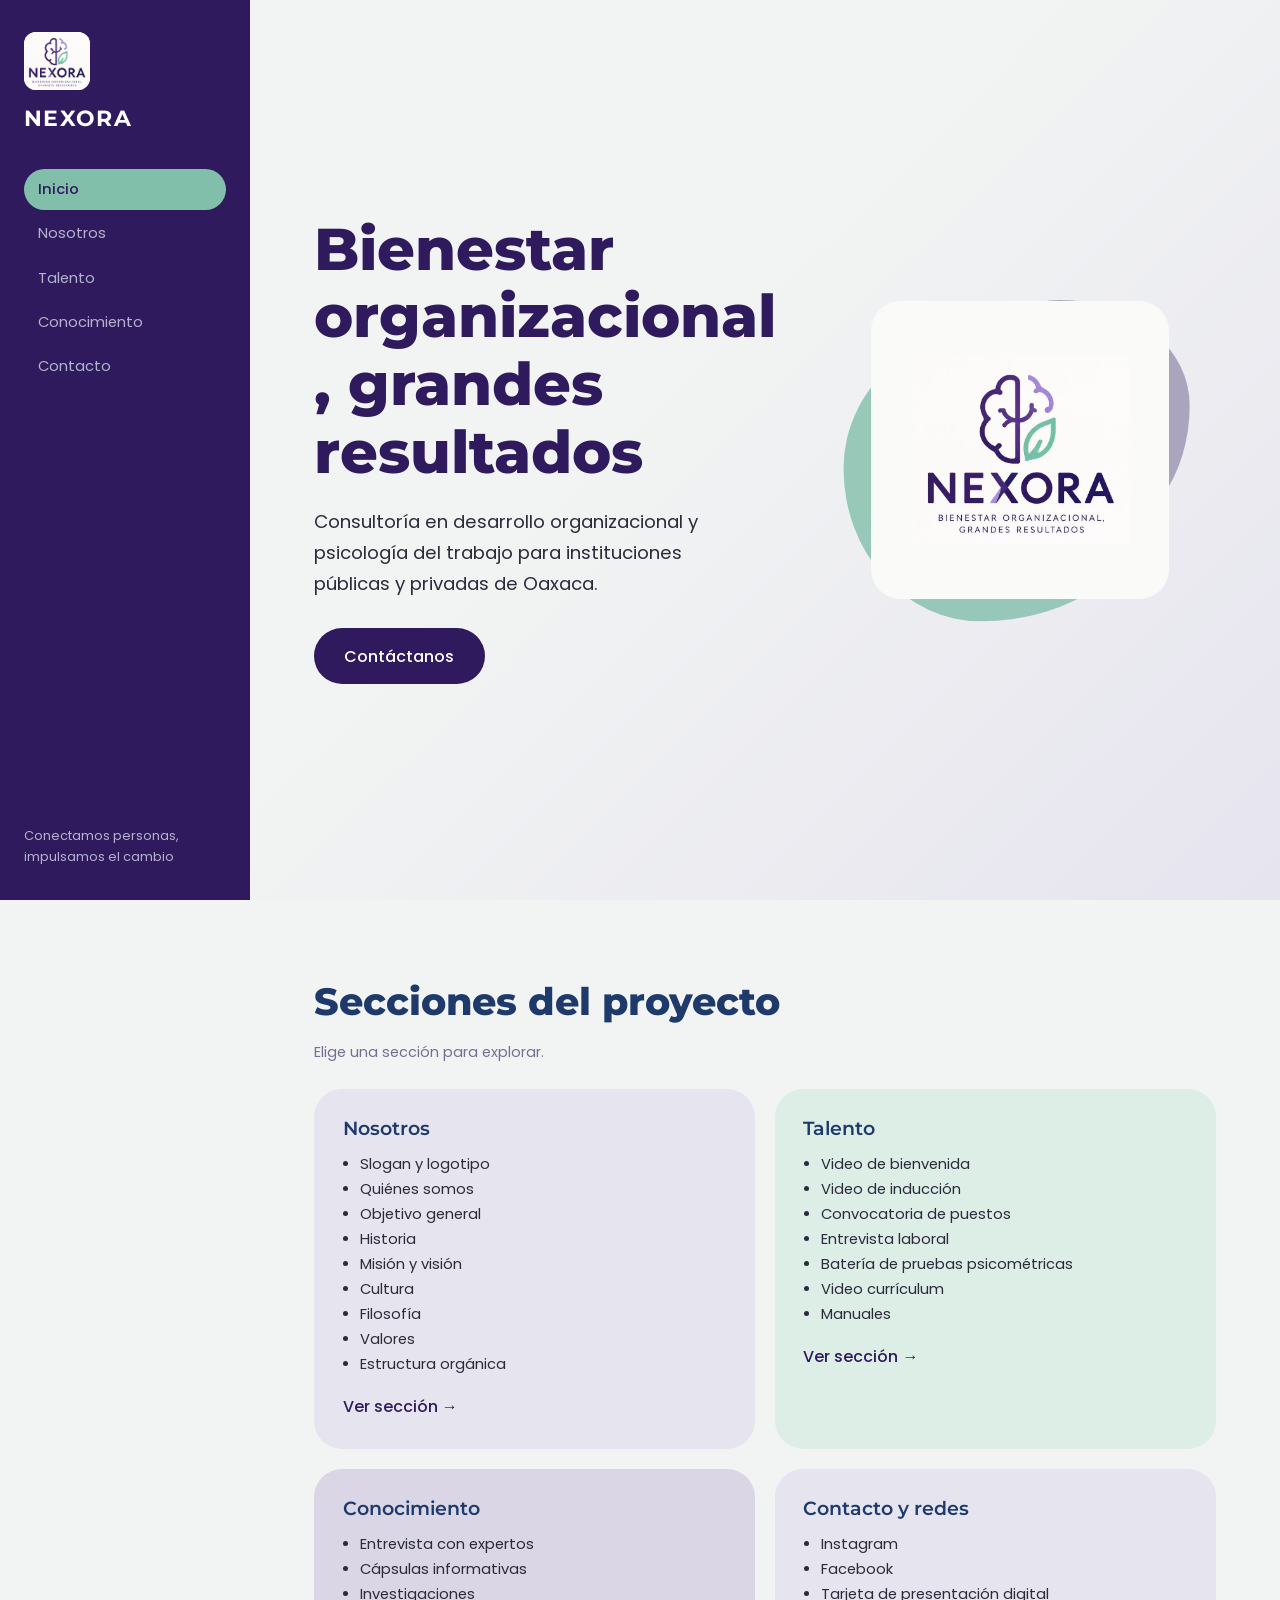
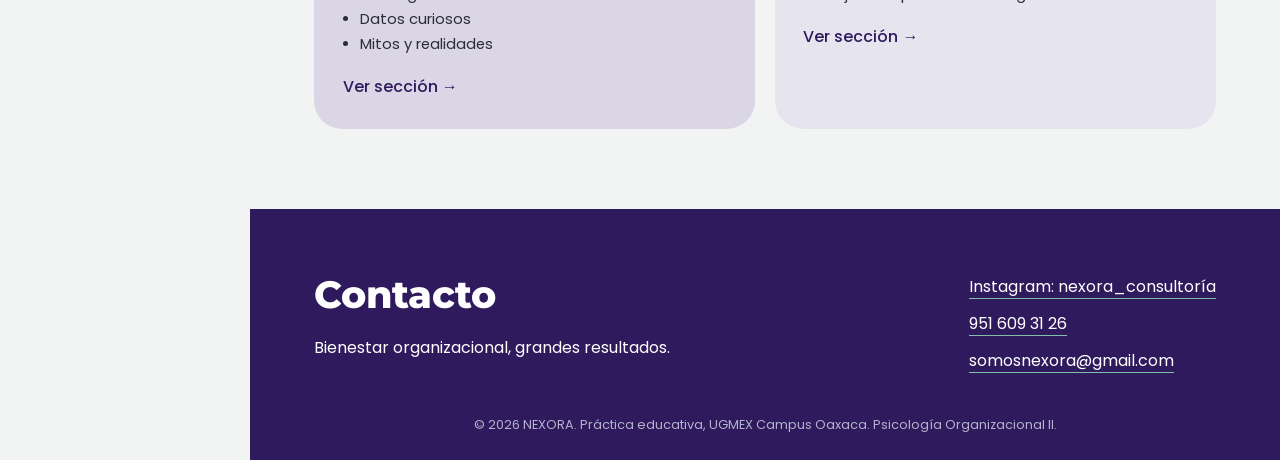
==== index.html @ 3bb0ae04 "Página NEXORA" ====
<!DOCTYPE html>
<html lang="es">
<head>
  <meta charset="UTF-8">
  <meta name="viewport" content="width=device-width, initial-scale=1, viewport-fit=cover">
  <meta name="theme-color" content="#2E1A5C">
  <title>Inicio | NEXORA</title>
  <meta name="description" content="NEXORA es una consultoría de desarrollo organizacional y psicología del trabajo en Oaxaca.">
  <link rel="preconnect" href="https://fonts.googleapis.com">
  <link rel="preconnect" href="https://fonts.gstatic.com" crossorigin>
  <link href="https://fonts.googleapis.com/css2?family=Montserrat:wght@400;600;800&family=Poppins:wght@400;500&display=swap" rel="stylesheet">
  <link rel="stylesheet" href="css/styles.css">
</head>
<body>
<aside class="side">
  <a class="brand" href="index.html"><img src="img/logo.png" alt="Logotipo de NEXORA"><b>NEXORA</b></a>
  <button class="menu-btn" aria-expanded="false" aria-controls="menu">Menú</button>
  <nav id="menu" class="menu"><a href="index.html" class="on">Inicio</a><a href="nosotros.html">Nosotros</a><a href="talento.html">Talento</a><a href="conocimiento.html">Conocimiento</a><a href="contacto.html">Contacto</a></nav>
  <p class="side-note">Conectamos personas, impulsamos el cambio</p>
</aside>
<main>


<section id="inicio" class="hero">
    <div class="hero-text">
      <h1>Bienestar organizacional, grandes resultados</h1>
      <p class="lead">Consultoría en desarrollo organizacional y psicología del trabajo para instituciones públicas y privadas de Oaxaca.</p>
      <a class="btn" href="contacto.html">Contáctanos</a>
    </div>
    <div class="hero-art">
      <span class="shape s1" aria-hidden="true"></span><span class="shape s2" aria-hidden="true"></span>
      <!-- IMAGEN: <img class="blob-img" src="img/hero.jpg" alt="..."> (si es el logo, usa class="blob-img logo") -->
      <img class="blob-img" src="img/hero.png" alt="Logotipo de NEXORA">
    </div>
  </section><section id="secciones" class="section"><h2>Secciones del proyecto</h2><p class="hint">Elige una sección para explorar.</p><div class="hub"><a class="hubc c1" href="nosotros.html"><h3>Nosotros</h3><ul><li>Slogan y logotipo</li><li>Quiénes somos</li><li>Objetivo general</li><li>Historia</li><li>Misión y visión</li><li>Cultura</li><li>Filosofía</li><li>Valores</li><li>Estructura orgánica</li></ul><span class="go">Ver sección →</span></a><a class="hubc c2" href="talento.html"><h3>Talento</h3><ul><li>Video de bienvenida</li><li>Video de inducción</li><li>Convocatoria de puestos</li><li>Entrevista laboral</li><li>Batería de pruebas psicométricas</li><li>Video currículum</li><li>Manuales</li></ul><span class="go">Ver sección →</span></a><a class="hubc c3" href="conocimiento.html"><h3>Conocimiento</h3><ul><li>Entrevista con expertos</li><li>Cápsulas informativas</li><li>Investigaciones</li><li>Datos curiosos</li><li>Mitos y realidades</li></ul><span class="go">Ver sección →</span></a><a class="hubc c1" href="contacto.html"><h3>Contacto y redes</h3><ul><li>Instagram</li><li>Facebook</li><li>Tarjeta de presentación digital</li></ul><span class="go">Ver sección →</span></a></div></section>
<footer class="foot">
  <div class="foot-grid">
    <div><h2>Contacto</h2><p>Bienestar organizacional, grandes resultados.</p></div>
    <ul>
      <li><a href="https://www.instagram.com/nexora_consultoria" target="_blank" rel="noopener">Instagram: nexora_consultoría</a></li>
      <li><a href="tel:+529516093126">951 609 31 26</a></li>
      <li><a href="mailto:somosnexora@gmail.com">somosnexora@gmail.com</a></li>
    </ul>
  </div>
  <p class="legal">© <span id="year">2026</span> NEXORA. Práctica educativa, UGMEX Campus Oaxaca. Psicología Organizacional II.</p>
</footer>
</main>
<script src="js/script.js"></script>
</body>
</html>
---- css/styles.css ----
:root{--ink:#2E1A5C;--plum:#766C94;--lilac:#B5B2CD;--mint:#82BFAA;--bg:#F2F4F3;--navy:#1E3A6B;--tint:#E6E4EF;--mint-t:#DDEEE7;--side:250px;
  /* margen lateral: crece con la pantalla y limita el contenido a ~1160px en monitores grandes */
  --pad:max(clamp(1.5rem,5vw,4.5rem),calc((100% - 1160px)/2))}
*{box-sizing:border-box;margin:0;padding:0}
html{scroll-behavior:smooth;scroll-padding-top:20px;-webkit-text-size-adjust:100%;text-size-adjust:100%}
@media (min-width:1700px){html{font-size:112.5%}}
body{font-family:'Poppins',sans-serif;background:var(--bg);color:#2b2b3a;line-height:1.7;overflow-wrap:break-word}
h1,h2,h3{font-family:'Montserrat',sans-serif;line-height:1.15;color:var(--navy)}
h2{font-size:clamp(1.7rem,3vw,2.5rem);font-weight:800;margin-bottom:1rem}
h3{font-size:1.2rem;font-weight:600}
p+p{margin-top:1rem}
a{color:inherit}
img{max-width:100%;height:auto;border-radius:28px}
:focus-visible{outline:3px solid var(--mint);outline-offset:3px}
.hint{color:var(--plum);font-size:.9rem;margin-bottom:1.5rem}
.hero>*,.split>*,.vcols>*,.branches>*,.flips>*{min-width:0}

/* Barra lateral (escritorio) */
.side{position:fixed;inset:0 auto 0 0;width:var(--side);background:var(--ink);color:#fff;padding:2rem 1.5rem;display:flex;flex-direction:column;gap:2rem;z-index:30;overflow-y:auto}
.brand{display:flex;flex-direction:column;gap:.6rem;text-decoration:none;font-family:'Montserrat',sans-serif;font-size:1.4rem;letter-spacing:.06em}
.logo-ph{display:grid;place-items:center;width:64px;height:64px;border:2px dashed var(--lilac);border-radius:18px;font-size:.7rem;color:var(--lilac);font-family:'Poppins',sans-serif;letter-spacing:0}
.brand{min-width:0}
.brand b{white-space:nowrap}
.brand img{display:block;align-self:flex-start;width:auto;height:clamp(44px,4.5vw,72px);max-width:100%;object-fit:contain;border-radius:12px;background:#fff}
.menu{display:flex;flex-direction:column;gap:.2rem}
.menu a{text-decoration:none;padding:.5rem .9rem;border-radius:999px;font-size:.92rem;color:var(--lilac);transition:background .25s,color .25s}
.menu a.on{background:var(--mint);color:var(--ink);font-weight:500}
.menu-btn{display:none}
.side-note{margin-top:auto;font-size:.8rem;color:var(--lilac)}

main{margin-left:var(--side)}
.section{padding:5rem var(--pad)}
.split{display:grid;grid-template-columns:1fr 1fr;gap:3rem;align-items:center}
.reveal{opacity:0;transform:translateY(24px);transition:opacity .7s,transform .7s}
.reveal.in{opacity:1;transform:none}

/* Inicio */
.hero{min-height:100vh;min-height:100dvh;display:grid;grid-template-columns:1.1fr .9fr;gap:2rem;align-items:center;padding:4rem var(--pad);background:linear-gradient(135deg,var(--bg) 40%,var(--tint));overflow:hidden}
h1{font-size:clamp(2rem,4.6vw,3.8rem);font-weight:800;color:var(--ink);margin-bottom:1.2rem}
.lead{font-size:clamp(1rem,1.5vw,1.15rem);max-width:36ch;margin-bottom:1.8rem}
.btn{display:inline-block;background:var(--ink);color:#fff;text-decoration:none;font-weight:500;padding:.9rem 1.9rem;border-radius:999px;transition:transform .2s,background .2s}
.hero-art{position:relative;display:grid;place-items:center;min-height:clamp(300px,40vw,460px)}
.shape{position:absolute;animation:morph 12s ease-in-out infinite}
.s1{width:78%;aspect-ratio:1;background:var(--mint);opacity:.8;border-radius:60% 40% 55% 45%/50% 60% 40% 50%;transform:translate(-8%,6%)}
.s2{width:60%;aspect-ratio:1;background:var(--plum);opacity:.55;border-radius:45% 55% 40% 60%/55% 45% 55% 45%;transform:translate(22%,-14%);animation-delay:-5s}
@keyframes morph{50%{border-radius:40% 60% 45% 55%/60% 40% 60% 40%}}
.blob-img{position:relative;width:76%;aspect-ratio:1;border-radius:55% 45% 50% 50%/45% 55% 45% 55%;background:rgba(255,255,255,.7);border:3px dashed var(--ink)}
/* Logo: tarjeta redondeada (radio <= relleno, así el navegador no recorta las esquinas del logo) */
.hero-art img.blob-img{object-fit:contain;padding:10%;border-radius:10%;background:#FAFAF8;border:0}
/* Foto real: forma orgánica que llena el espacio */
.hero-art img.blob-img.cover{object-fit:cover;padding:0;border-radius:55% 45% 50% 50%/45% 55% 45% 55%}

/* Imágenes pendientes */
.img-ph{display:grid;place-items:center;text-align:center;min-height:clamp(220px,30vw,300px);border:2px dashed var(--plum);border-radius:28px;background:rgba(181,178,205,.25);color:var(--plum);padding:1rem;font-size:.95rem}

.img-ph.blob-img{border-radius:55% 45% 50% 50%/45% 55% 45% 55%;min-height:0}

/* Tarjetas que voltean */
.flips{display:grid;grid-template-columns:1fr 1fr;gap:1.5rem;perspective:1400px}
.flip{display:grid;border:0;background:none;font:inherit;text-align:left;cursor:pointer;transform-style:preserve-3d;transition:transform .7s}
.flip[aria-pressed=true]{transform:rotateY(180deg)}
.face{grid-area:1/1;display:flex;flex-direction:column;justify-content:center;min-height:300px;padding:2rem;border-radius:28px;backface-visibility:hidden;-webkit-backface-visibility:hidden}
.front.mint{background:var(--mint);color:var(--ink)}
.front.plum{background:var(--plum);color:#fff}
.ftitle{font-family:'Montserrat',sans-serif;font-weight:800;font-size:clamp(2rem,3vw,2.4rem)}
.ftap{font-size:.9rem;margin-top:.4rem}
.back{background:#fff;color:var(--ink);transform:rotateY(180deg);box-shadow:inset 0 0 0 2px var(--lilac);font-size:clamp(.92rem,1.3vw,1rem);line-height:1.65}

/* Filosofía y objetivos */
.quote,.goal{border-radius:36px;padding:3rem clamp(1.3rem,4vw,3.5rem)}
.quote{background:var(--ink);color:#fff}
.quote h2{color:var(--mint)}
.quote p,.goal p{font-family:'Montserrat',sans-serif;font-weight:600;font-size:clamp(1.05rem,2vw,1.5rem);line-height:1.65}
.goal{background:var(--mint-t)}
.goal p{color:var(--ink)}

/* Valores */
.vcols{display:grid;grid-template-columns:repeat(3,1fr);gap:1.2rem;align-items:start}
.vcol{padding:1.6rem;border-radius:28px}
.c1{background:var(--tint)}.c2{background:var(--mint-t)}.c3{background:#DAD6E6}
.vcol>p{font-size:.88rem;margin:.5rem 0 1rem}
details{background:rgba(255,255,255,.75);border-radius:16px;margin-top:.5rem;overflow:hidden}
summary{cursor:pointer;list-style:none;min-height:48px;padding:.7rem 1.1rem;font-family:'Montserrat',sans-serif;font-weight:600;color:var(--ink);display:flex;justify-content:space-between;align-items:center}
summary::-webkit-details-marker{display:none}
summary::after{content:"+";font-size:1.3rem;transition:transform .25s}
details[open] summary::after{transform:rotate(45deg)}
details p{padding:0 1.1rem 1rem;font-size:.92rem;margin:0}

/* Organigrama */
.org{display:flex;flex-direction:column;align-items:center}
.root{position:relative;background:var(--ink);color:#fff;font-family:'Montserrat',sans-serif;font-weight:800;letter-spacing:.06em;padding:.9rem 2.4rem;border-radius:999px}
.root::after{content:"";position:absolute;left:50%;top:100%;width:2px;height:28px;background:var(--plum)}
.branches{list-style:none;position:relative;display:grid;grid-template-columns:repeat(4,1fr);gap:1.2rem;width:100%;margin-top:28px}
.branches::before{content:"";position:absolute;top:0;left:12.5%;right:12.5%;height:2px;background:var(--plum)}
.member{position:relative;padding-top:28px}
.member::before{content:"";position:absolute;top:0;left:50%;width:2px;height:28px;background:var(--plum)}
.mcard{height:100%;background:#fff;border-radius:24px;padding:1.4rem 1rem;text-align:center;box-shadow:0 0 0 2px var(--tint);transition:transform .25s,box-shadow .25s}
.photo{display:block;width:min(130px,70%);aspect-ratio:1;height:auto;border-radius:50%;margin:0 auto 1rem;object-fit:cover}
.photo-ph{display:grid;place-items:center;border:2px dashed var(--plum);background:rgba(181,178,205,.25);color:var(--plum);font-size:.85rem}
.mcard h3{font-size:1rem}
.mcard p{font-size:.85rem;color:var(--plum);margin-top:.3rem}

/* Pie */
.foot{background:var(--ink);color:#fff;padding:4rem var(--pad) 1.5rem}
.foot h2{color:#fff}
.foot-grid{display:flex;justify-content:space-between;flex-wrap:wrap;gap:2rem}
.foot ul{list-style:none;display:grid;gap:.6rem}
.foot ul a{text-decoration:none;border-bottom:1px solid var(--mint);overflow-wrap:anywhere}
.legal{text-align:center;font-size:.8rem;color:var(--lilac);margin-top:2.5rem}

/* Efectos solo en dispositivos con mouse (en pantallas táctiles quedarían "pegados") */
@media (hover:hover){
  .menu a:hover{color:#fff}
  .btn:hover{transform:translateY(-3px);background:var(--navy)}
  .mcard:hover{transform:translateY(-6px);box-shadow:0 0 0 2px var(--mint)}
  .foot ul a:hover{color:var(--mint)}
}

/* Monitores bajitos (laptops): barra lateral más compacta */
@media (min-width:1151px) and (max-height:720px){
  .side{gap:1rem;padding:1.2rem}
  .logo-ph{width:48px;height:48px}
  .menu a{padding:.35rem .9rem;font-size:.85rem}
  .side-note{display:none}
}

/* Tablet y celular: la barra lateral pasa a barra superior */
@media (max-width:1150px){
  html{scroll-padding-top:84px}
  main{margin-left:0;padding-top:calc(64px + env(safe-area-inset-top,0px))}
  .side{inset:0 0 auto 0;width:auto;flex-direction:row;align-items:center;justify-content:space-between;gap:1rem;overflow:visible;padding:calc(.7rem + env(safe-area-inset-top,0px)) max(1.2rem,env(safe-area-inset-right)) .7rem max(1.2rem,env(safe-area-inset-left))}
  .brand{flex-direction:row;align-items:center;font-size:1.1rem}
  .logo-ph{width:40px;height:40px;border-radius:12px;font-size:.6rem}
  .brand img{height:clamp(34px,9vw,48px);border-radius:10px}
  .side-note{display:none}
  .menu-btn{display:block;min-height:44px;border:0;border-radius:999px;padding:.5rem 1.2rem;font:inherit;background:var(--mint);color:var(--ink);cursor:pointer}
  .menu{display:none;position:absolute;top:100%;left:0;right:0;background:var(--ink);padding:.5rem 1rem 1rem;max-height:calc(100dvh - 64px);overflow-y:auto}
  .menu.open{display:flex}
  .menu a{padding:.8rem 1rem;font-size:1rem}
  .hero{min-height:auto}
}

@media (max-width:899px){
  .hero,.split,.vcols{grid-template-columns:1fr}
  .hero{padding-top:2.5rem}
  .lead{max-width:none}
  .section{padding-block:3.5rem}
  .branches{grid-template-columns:1fr 1fr;margin-top:1.2rem}
  .root::after,.branches::before,.member::before{display:none}
  .member{padding-top:0}
}
@media (max-width:699px){
  .flips{grid-template-columns:1fr}
  .face{min-height:240px;padding:1.5rem}
}
@media (max-width:519px){
  .branches{grid-template-columns:1fr}
  .section,.hero{padding-inline:1.2rem}
  .foot{padding-inline:1.2rem}
  .quote,.goal{padding:2rem 1.3rem;border-radius:28px}
  .btn{display:block;text-align:center}
}
@media (prefers-reduced-motion:reduce){
  *,*::before,*::after{animation:none!important;transition:none!important}
  .reveal{opacity:1;transform:none}
  html{scroll-behavior:auto}
}

/* ===== Versión 4: páginas, pestañas y secciones nuevas ===== */
:root{--bar:0px}
html{scroll-padding-top:90px}
@media (max-width:1150px){:root{--bar:calc(64px + env(safe-area-inset-top,0px))}html{scroll-padding-top:calc(var(--bar) + 80px)}}
.page-head{padding:3.5rem var(--pad) 1.5rem;background:linear-gradient(135deg,var(--bg) 40%,var(--tint))}
.page-head h1{font-size:clamp(1.9rem,4vw,3rem);margin-bottom:.6rem}
.page-head p{max-width:60ch}
.tabs{position:sticky;top:var(--bar);z-index:20;display:flex;gap:.5rem;overflow-x:auto;padding:.7rem var(--pad);background:rgba(242,244,243,.96);backdrop-filter:blur(6px);border-bottom:1px solid var(--lilac);scrollbar-width:thin}
.tabs a{white-space:nowrap;text-decoration:none;display:inline-flex;align-items:center;min-height:40px;padding:.4rem 1rem;border-radius:999px;font-size:.88rem;color:var(--ink);background:#fff;box-shadow:0 0 0 1px var(--tint)}
.tabs a.on{background:var(--ink);color:#fff}
.prose{max-width:70ch}
.logo-top{display:grid;grid-template-columns:.8fr 1.2fr;gap:2.5rem;align-items:center;margin-bottom:2rem}
.logo-card{background:#FAFAF8;border-radius:28px;padding:1.5rem;text-align:center;box-shadow:0 0 0 2px var(--tint)}
.logo-card img{max-width:320px;width:100%;border-radius:0}
.colors{display:grid;grid-template-columns:repeat(auto-fit,minmax(220px,1fr));gap:1.2rem;margin:2rem 0}
.color{background:#fff;border-radius:28px;overflow:hidden;box-shadow:0 0 0 2px var(--tint)}
.color .sw{height:90px}
.color .cb{padding:1.2rem 1.3rem 1.4rem}
.color h3{display:flex;justify-content:space-between;align-items:baseline;gap:.5rem}
.color h3 small{font-family:'Poppins',sans-serif;font-weight:400;font-size:.75rem;color:var(--plum)}
.color .kw{font-size:.82rem;color:var(--plum);margin:.2rem 0 .7rem}
.color p:last-child{font-size:.92rem}
.hub{display:grid;grid-template-columns:repeat(auto-fit,minmax(300px,1fr));gap:1.2rem}
.hubc{display:block;text-decoration:none;color:inherit;padding:1.8rem;border-radius:28px;transition:transform .25s}
.hubc ul{margin:.8rem 0 1rem 1.1rem;font-size:.92rem}
.hubc .go{font-weight:500;color:var(--ink)}
.soon-grid{display:grid;grid-template-columns:repeat(auto-fit,minmax(280px,1fr));gap:1.2rem}
.soon{background:#fff;border-radius:28px;padding:1.5rem;box-shadow:0 0 0 2px var(--tint);display:flex;flex-direction:column;gap:.8rem}
.video-ph{aspect-ratio:16/9;display:grid;place-items:center;border:2px dashed var(--plum);border-radius:18px;background:rgba(181,178,205,.25);color:var(--plum);font-size:.9rem}
.badge{align-self:flex-start;background:var(--mint-t);color:var(--ink);font-size:.78rem;padding:.2rem .8rem;border-radius:999px}
.badge.ok{background:var(--mint)}
.dcard{display:flex;gap:1.5rem;align-items:center;background:var(--ink);color:#fff;border-radius:28px;padding:2rem;max-width:560px}
.dcard img{width:96px;flex:none;border-radius:16px;background:#fff}
.dcard ul{list-style:none;margin-top:.6rem;font-size:.92rem}
.dcard a{text-decoration:none;border-bottom:1px solid var(--mint)}
.dcard b{font-family:'Montserrat',sans-serif;font-size:1.3rem;letter-spacing:.05em}
@media (hover:hover){.hubc:hover{transform:translateY(-5px)}}
@media (max-width:899px){.logo-top{grid-template-columns:1fr}}
@media (max-width:519px){.dcard{flex-direction:column;text-align:center}}
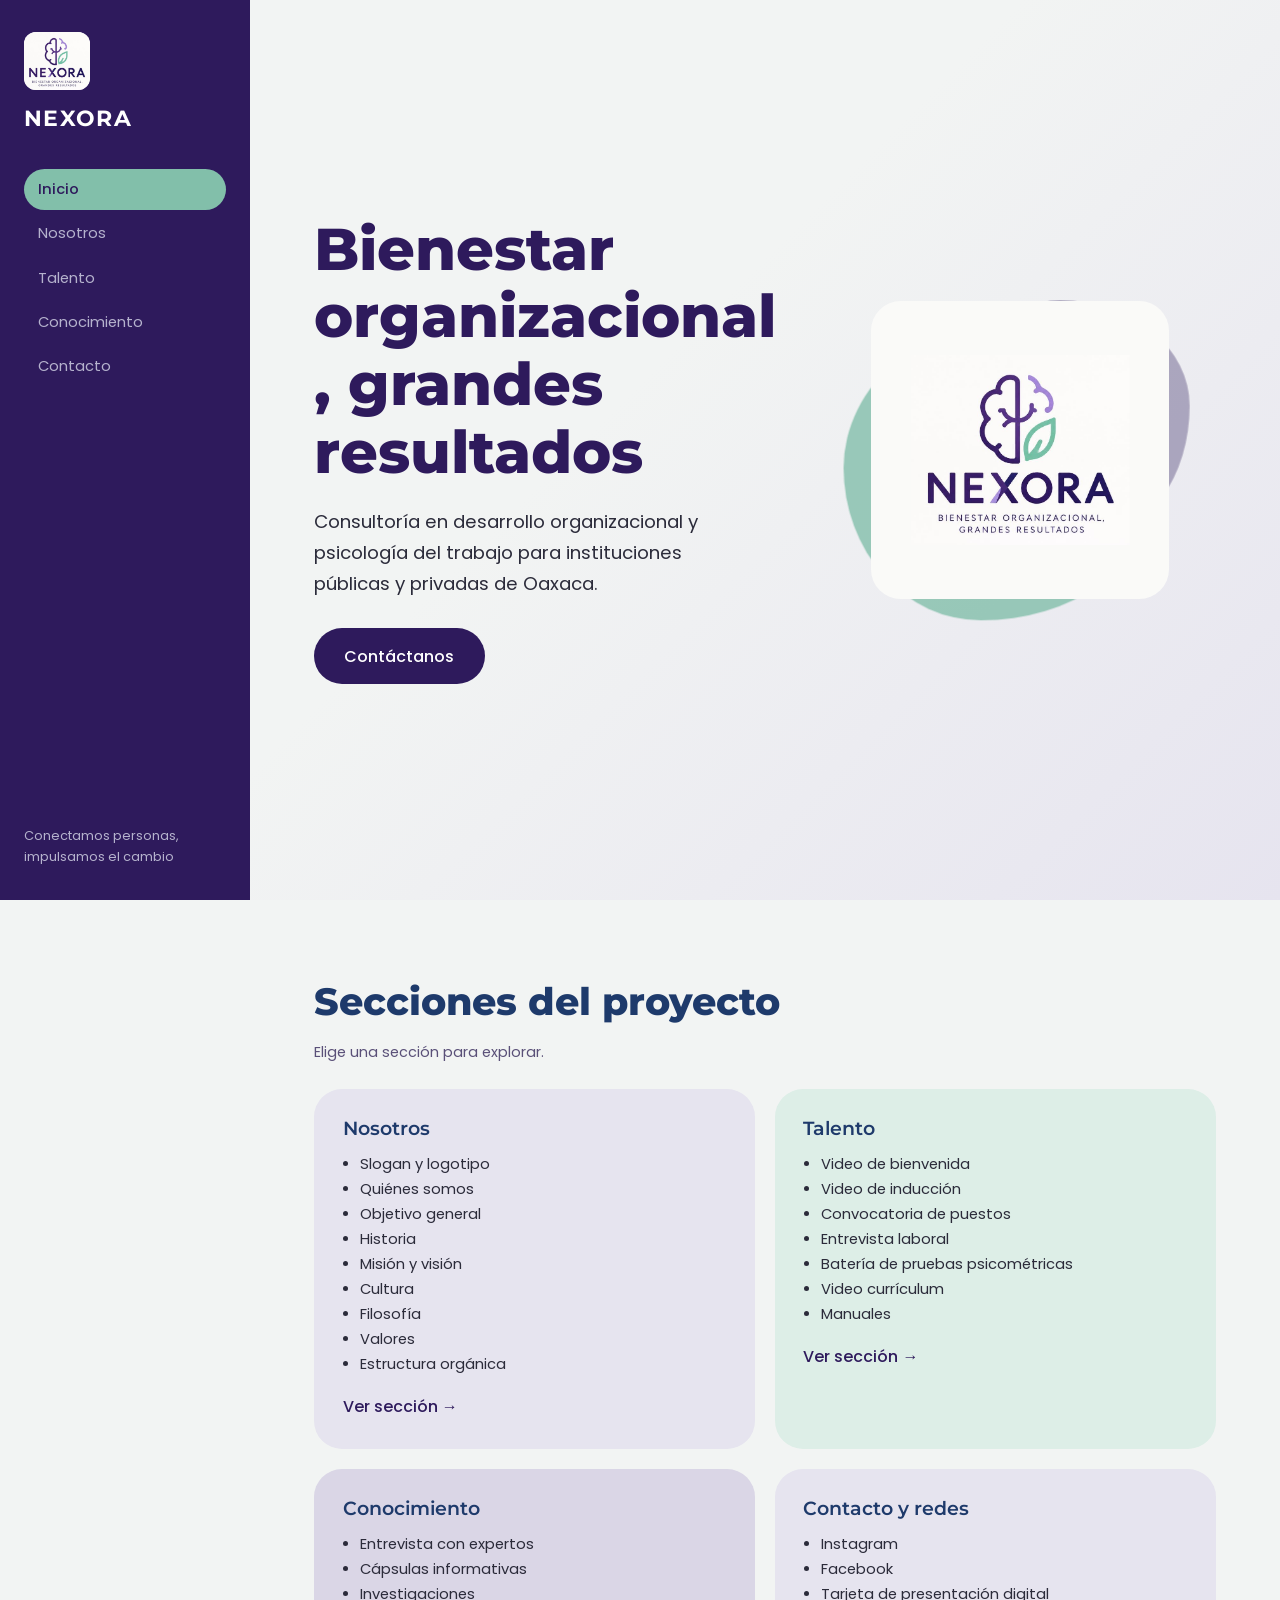
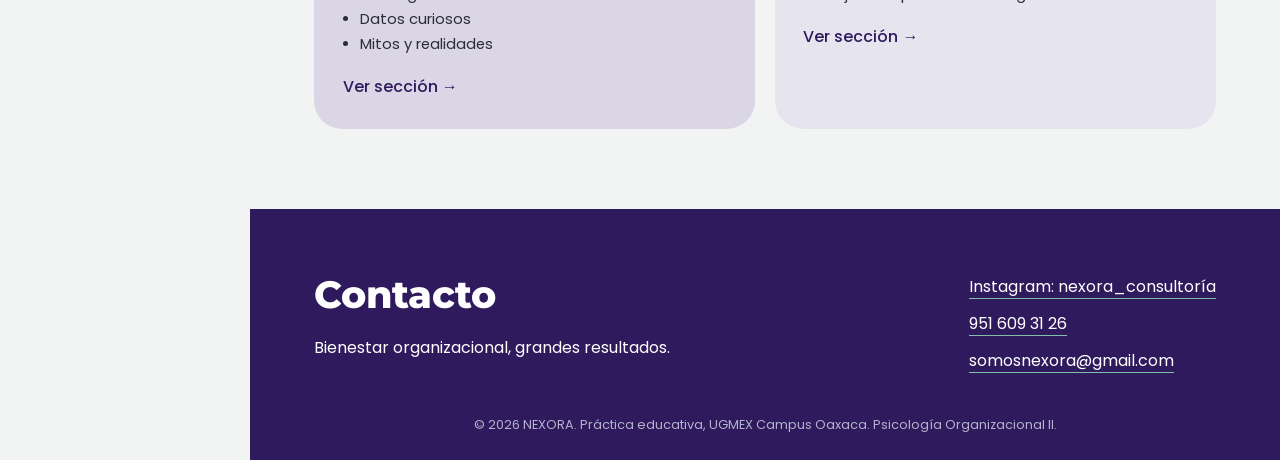
==== commit cd97d7d2: "Mejora de rendimiento, accesibilidad y calidad" ====
--- a/index.html
+++ b/index.html
@@ -8,17 +8,19 @@
   <meta name="description" content="NEXORA es una consultoría de desarrollo organizacional y psicología del trabajo en Oaxaca.">
   <link rel="preconnect" href="https://fonts.googleapis.com">
   <link rel="preconnect" href="https://fonts.gstatic.com" crossorigin>
-  <link href="https://fonts.googleapis.com/css2?family=Montserrat:wght@400;600;800&family=Poppins:wght@400;500&display=swap" rel="stylesheet">
+  <link href="https://fonts.googleapis.com/css2?family=Montserrat:wght@600;800&family=Poppins:wght@400;500&display=swap" rel="stylesheet">
   <link rel="stylesheet" href="css/styles.css">
 </head>
 <body>
-<aside class="side">
-  <a class="brand" href="index.html"><img src="img/logo.png" alt="Logotipo de NEXORA"><b>NEXORA</b></a>
+<a class="skip" href="#contenido">Saltar al contenido</a>
+<header class="side">
+  <a class="brand" href="index.html"><img src="img/logo-sm.png" alt="Logotipo de NEXORA" width="240" height="208" decoding="async"><b>NEXORA</b></a>
   <button class="menu-btn" aria-expanded="false" aria-controls="menu">Menú</button>
-  <nav id="menu" class="menu"><a href="index.html" class="on">Inicio</a><a href="nosotros.html">Nosotros</a><a href="talento.html">Talento</a><a href="conocimiento.html">Conocimiento</a><a href="contacto.html">Contacto</a></nav>
+  <nav id="menu" class="menu" aria-label="Menú principal"><a href="index.html" class="on" aria-current="page">Inicio</a><a href="nosotros.html">Nosotros</a><a href="talento.html">Talento</a><a href="conocimiento.html">Conocimiento</a><a href="contacto.html">Contacto</a></nav>
   <p class="side-note">Conectamos personas, impulsamos el cambio</p>
-</aside>
-<main>
+</header>
+<div class="page">
+<main id="contenido" tabindex="-1">
 
 
 <section id="inicio" class="hero">
@@ -30,9 +32,10 @@
     <div class="hero-art">
       <span class="shape s1" aria-hidden="true"></span><span class="shape s2" aria-hidden="true"></span>
       <!-- IMAGEN: <img class="blob-img" src="img/hero.jpg" alt="..."> (si es el logo, usa class="blob-img logo") -->
-      <img class="blob-img" src="img/hero.png" alt="Logotipo de NEXORA">
+      <img class="blob-img" src="img/hero.png" alt="Logotipo de NEXORA" width="689" height="597" fetchpriority="high" decoding="async">
     </div>
   </section><section id="secciones" class="section"><h2>Secciones del proyecto</h2><p class="hint">Elige una sección para explorar.</p><div class="hub"><a class="hubc c1" href="nosotros.html"><h3>Nosotros</h3><ul><li>Slogan y logotipo</li><li>Quiénes somos</li><li>Objetivo general</li><li>Historia</li><li>Misión y visión</li><li>Cultura</li><li>Filosofía</li><li>Valores</li><li>Estructura orgánica</li></ul><span class="go">Ver sección →</span></a><a class="hubc c2" href="talento.html"><h3>Talento</h3><ul><li>Video de bienvenida</li><li>Video de inducción</li><li>Convocatoria de puestos</li><li>Entrevista laboral</li><li>Batería de pruebas psicométricas</li><li>Video currículum</li><li>Manuales</li></ul><span class="go">Ver sección →</span></a><a class="hubc c3" href="conocimiento.html"><h3>Conocimiento</h3><ul><li>Entrevista con expertos</li><li>Cápsulas informativas</li><li>Investigaciones</li><li>Datos curiosos</li><li>Mitos y realidades</li></ul><span class="go">Ver sección →</span></a><a class="hubc c1" href="contacto.html"><h3>Contacto y redes</h3><ul><li>Instagram</li><li>Facebook</li><li>Tarjeta de presentación digital</li></ul><span class="go">Ver sección →</span></a></div></section>
+</main>
 <footer class="foot">
   <div class="foot-grid">
     <div><h2>Contacto</h2><p>Bienestar organizacional, grandes resultados.</p></div>
@@ -44,7 +47,7 @@
   </div>
   <p class="legal">© <span id="year">2026</span> NEXORA. Práctica educativa, UGMEX Campus Oaxaca. Psicología Organizacional II.</p>
 </footer>
-</main>
+</div>
 <script src="js/script.js"></script>
 </body>
 </html>
--- a/css/styles.css
+++ b/css/styles.css
@@ -1,4 +1,4 @@
-:root{--ink:#2E1A5C;--plum:#766C94;--lilac:#B5B2CD;--mint:#82BFAA;--bg:#F2F4F3;--navy:#1E3A6B;--tint:#E6E4EF;--mint-t:#DDEEE7;--side:250px;
+:root{--ink:#2E1A5C;--plum:#766C94;--plum-text:#5A5078;--lilac:#B5B2CD;--mint:#82BFAA;--bg:#F2F4F3;--navy:#1E3A6B;--tint:#E6E4EF;--mint-t:#DDEEE7;--side:250px;
   /* margen lateral: crece con la pantalla y limita el contenido a ~1160px en monitores grandes */
   --pad:max(clamp(1.5rem,5vw,4.5rem),calc((100% - 1160px)/2))}
 *{box-sizing:border-box;margin:0;padding:0}
@@ -12,7 +12,7 @@
 a{color:inherit}
 img{max-width:100%;height:auto;border-radius:28px}
 :focus-visible{outline:3px solid var(--mint);outline-offset:3px}
-.hint{color:var(--plum);font-size:.9rem;margin-bottom:1.5rem}
+.hint{color:var(--plum-text);font-size:.9rem;margin-bottom:1.5rem}
 .hero>*,.split>*,.vcols>*,.branches>*,.flips>*{min-width:0}
 
 /* Barra lateral (escritorio) */
@@ -28,11 +28,11 @@
 .menu-btn{display:none}
 .side-note{margin-top:auto;font-size:.8rem;color:var(--lilac)}
 
-main{margin-left:var(--side)}
+.page{margin-left:var(--side)}
 .section{padding:5rem var(--pad)}
 .split{display:grid;grid-template-columns:1fr 1fr;gap:3rem;align-items:center}
-.reveal{opacity:0;transform:translateY(24px);transition:opacity .7s,transform .7s}
-.reveal.in{opacity:1;transform:none}
+.reveal{opacity:0;transform:translateY(24px);transition:opacity .7s,transform .7s;will-change:opacity,transform}
+.reveal.in{opacity:1;transform:none;will-change:auto}
 
 /* Inicio */
 .hero{min-height:100vh;min-height:100dvh;display:grid;grid-template-columns:1.1fr .9fr;gap:2rem;align-items:center;padding:4rem var(--pad);background:linear-gradient(135deg,var(--bg) 40%,var(--tint));overflow:hidden}
@@ -40,10 +40,10 @@
 .lead{font-size:clamp(1rem,1.5vw,1.15rem);max-width:36ch;margin-bottom:1.8rem}
 .btn{display:inline-block;background:var(--ink);color:#fff;text-decoration:none;font-weight:500;padding:.9rem 1.9rem;border-radius:999px;transition:transform .2s,background .2s}
 .hero-art{position:relative;display:grid;place-items:center;min-height:clamp(300px,40vw,460px)}
-.shape{position:absolute;animation:morph 12s ease-in-out infinite}
-.s1{width:78%;aspect-ratio:1;background:var(--mint);opacity:.8;border-radius:60% 40% 55% 45%/50% 60% 40% 50%;transform:translate(-8%,6%)}
-.s2{width:60%;aspect-ratio:1;background:var(--plum);opacity:.55;border-radius:45% 55% 40% 60%/55% 45% 55% 45%;transform:translate(22%,-14%);animation-delay:-5s}
-@keyframes morph{50%{border-radius:40% 60% 45% 55%/60% 40% 60% 40%}}
+.shape{position:absolute;will-change:transform;animation:float 14s ease-in-out infinite alternate}
+.s1{width:78%;aspect-ratio:1;background:var(--mint);opacity:.8;border-radius:60% 40% 55% 45%/50% 60% 40% 50%;translate:-8% 6%}
+.s2{width:60%;aspect-ratio:1;background:var(--plum);opacity:.55;border-radius:45% 55% 40% 60%/55% 45% 55% 45%;translate:22% -14%;animation-delay:-5s}
+@keyframes float{to{rotate:24deg;scale:1.06}}
 .blob-img{position:relative;width:76%;aspect-ratio:1;border-radius:55% 45% 50% 50%/45% 55% 45% 55%;background:rgba(255,255,255,.7);border:3px dashed var(--ink)}
 /* Logo: tarjeta redondeada (radio <= relleno, así el navegador no recorta las esquinas del logo) */
 .hero-art img.blob-img{object-fit:contain;padding:10%;border-radius:10%;background:#FAFAF8;border:0}
@@ -51,7 +51,7 @@
 .hero-art img.blob-img.cover{object-fit:cover;padding:0;border-radius:55% 45% 50% 50%/45% 55% 45% 55%}
 
 /* Imágenes pendientes */
-.img-ph{display:grid;place-items:center;text-align:center;min-height:clamp(220px,30vw,300px);border:2px dashed var(--plum);border-radius:28px;background:rgba(181,178,205,.25);color:var(--plum);padding:1rem;font-size:.95rem}
+.img-ph{display:grid;place-items:center;text-align:center;min-height:clamp(220px,30vw,300px);border:2px dashed var(--plum);border-radius:28px;background:rgba(181,178,205,.25);color:var(--plum-text);padding:1rem;font-size:.95rem}
 
 .img-ph.blob-img{border-radius:55% 45% 50% 50%/45% 55% 45% 55%;min-height:0}
 
@@ -96,9 +96,9 @@
 .member::before{content:"";position:absolute;top:0;left:50%;width:2px;height:28px;background:var(--plum)}
 .mcard{height:100%;background:#fff;border-radius:24px;padding:1.4rem 1rem;text-align:center;box-shadow:0 0 0 2px var(--tint);transition:transform .25s,box-shadow .25s}
 .photo{display:block;width:min(130px,70%);aspect-ratio:1;height:auto;border-radius:50%;margin:0 auto 1rem;object-fit:cover}
-.photo-ph{display:grid;place-items:center;border:2px dashed var(--plum);background:rgba(181,178,205,.25);color:var(--plum);font-size:.85rem}
+.photo-ph{display:grid;place-items:center;border:2px dashed var(--plum);background:rgba(181,178,205,.25);color:var(--plum-text);font-size:.85rem}
 .mcard h3{font-size:1rem}
-.mcard p{font-size:.85rem;color:var(--plum);margin-top:.3rem}
+.mcard p{font-size:.85rem;color:var(--plum-text);margin-top:.3rem}
 
 /* Pie */
 .foot{background:var(--ink);color:#fff;padding:4rem var(--pad) 1.5rem}
@@ -127,7 +127,7 @@
 /* Tablet y celular: la barra lateral pasa a barra superior */
 @media (max-width:1150px){
   html{scroll-padding-top:84px}
-  main{margin-left:0;padding-top:calc(64px + env(safe-area-inset-top,0px))}
+  .page{margin-left:0;padding-top:calc(64px + env(safe-area-inset-top,0px))}
   .side{inset:0 0 auto 0;width:auto;flex-direction:row;align-items:center;justify-content:space-between;gap:1rem;overflow:visible;padding:calc(.7rem + env(safe-area-inset-top,0px)) max(1.2rem,env(safe-area-inset-right)) .7rem max(1.2rem,env(safe-area-inset-left))}
   .brand{flex-direction:row;align-items:center;font-size:1.1rem}
   .logo-ph{width:40px;height:40px;border-radius:12px;font-size:.6rem}
@@ -173,7 +173,7 @@
 .page-head{padding:3.5rem var(--pad) 1.5rem;background:linear-gradient(135deg,var(--bg) 40%,var(--tint))}
 .page-head h1{font-size:clamp(1.9rem,4vw,3rem);margin-bottom:.6rem}
 .page-head p{max-width:60ch}
-.tabs{position:sticky;top:var(--bar);z-index:20;display:flex;gap:.5rem;overflow-x:auto;padding:.7rem var(--pad);background:rgba(242,244,243,.96);backdrop-filter:blur(6px);border-bottom:1px solid var(--lilac);scrollbar-width:thin}
+.tabs{position:sticky;top:var(--bar);z-index:20;display:flex;gap:.5rem;overflow-x:auto;padding:.7rem var(--pad);background:var(--bg);border-bottom:1px solid var(--lilac);scrollbar-width:thin}
 .tabs a{white-space:nowrap;text-decoration:none;display:inline-flex;align-items:center;min-height:40px;padding:.4rem 1rem;border-radius:999px;font-size:.88rem;color:var(--ink);background:#fff;box-shadow:0 0 0 1px var(--tint)}
 .tabs a.on{background:var(--ink);color:#fff}
 .prose{max-width:70ch}
@@ -185,8 +185,8 @@
 .color .sw{height:90px}
 .color .cb{padding:1.2rem 1.3rem 1.4rem}
 .color h3{display:flex;justify-content:space-between;align-items:baseline;gap:.5rem}
-.color h3 small{font-family:'Poppins',sans-serif;font-weight:400;font-size:.75rem;color:var(--plum)}
-.color .kw{font-size:.82rem;color:var(--plum);margin:.2rem 0 .7rem}
+.color h3 small{font-family:'Poppins',sans-serif;font-weight:400;font-size:.75rem;color:var(--plum-text)}
+.color .kw{font-size:.82rem;color:var(--plum-text);margin:.2rem 0 .7rem}
 .color p:last-child{font-size:.92rem}
 .hub{display:grid;grid-template-columns:repeat(auto-fit,minmax(300px,1fr));gap:1.2rem}
 .hubc{display:block;text-decoration:none;color:inherit;padding:1.8rem;border-radius:28px;transition:transform .25s}
@@ -194,7 +194,7 @@
 .hubc .go{font-weight:500;color:var(--ink)}
 .soon-grid{display:grid;grid-template-columns:repeat(auto-fit,minmax(280px,1fr));gap:1.2rem}
 .soon{background:#fff;border-radius:28px;padding:1.5rem;box-shadow:0 0 0 2px var(--tint);display:flex;flex-direction:column;gap:.8rem}
-.video-ph{aspect-ratio:16/9;display:grid;place-items:center;border:2px dashed var(--plum);border-radius:18px;background:rgba(181,178,205,.25);color:var(--plum);font-size:.9rem}
+.video-ph{aspect-ratio:16/9;display:grid;place-items:center;border:2px dashed var(--plum);border-radius:18px;background:rgba(181,178,205,.25);color:var(--plum-text);font-size:.9rem}
 .badge{align-self:flex-start;background:var(--mint-t);color:var(--ink);font-size:.78rem;padding:.2rem .8rem;border-radius:999px}
 .badge.ok{background:var(--mint)}
 .dcard{display:flex;gap:1.5rem;align-items:center;background:var(--ink);color:#fff;border-radius:28px;padding:2rem;max-width:560px}
@@ -205,3 +205,12 @@
 @media (hover:hover){.hubc:hover{transform:translateY(-5px)}}
 @media (max-width:899px){.logo-top{grid-template-columns:1fr}}
 @media (max-width:519px){.dcard{flex-direction:column;text-align:center}}
+
+/* ===== Rendimiento, accesibilidad y calidad ===== */
+.paused .shape{animation-play-state:paused}
+@media (pointer:coarse){.shape{animation:none;will-change:auto}}
+a,button,summary{touch-action:manipulation}
+.skip{position:absolute;left:1rem;top:-4rem;z-index:100;background:var(--mint);color:var(--ink);padding:.7rem 1.2rem;border-radius:999px;font-weight:500;text-decoration:none}
+.skip:focus{top:1rem}
+main:focus{outline:none}
+.soon h2{font-size:1.2rem;font-weight:600;margin:0}
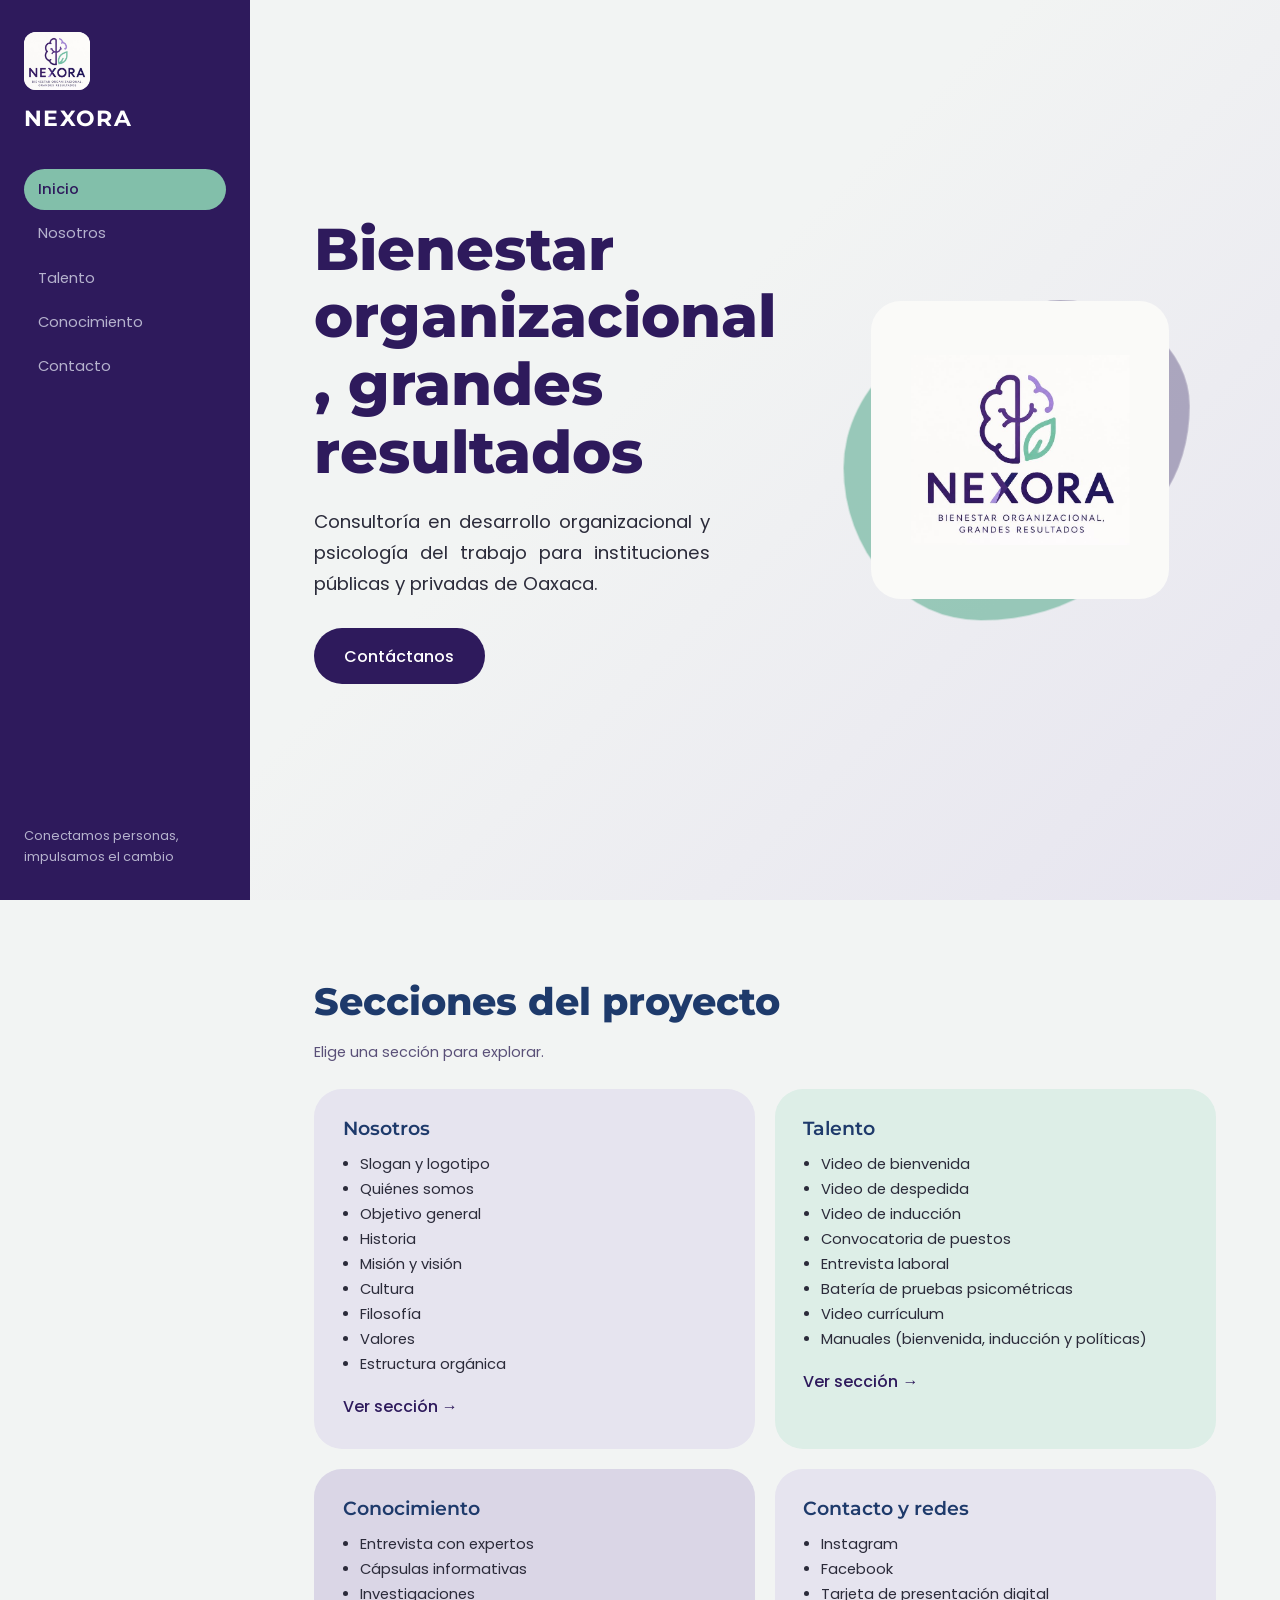
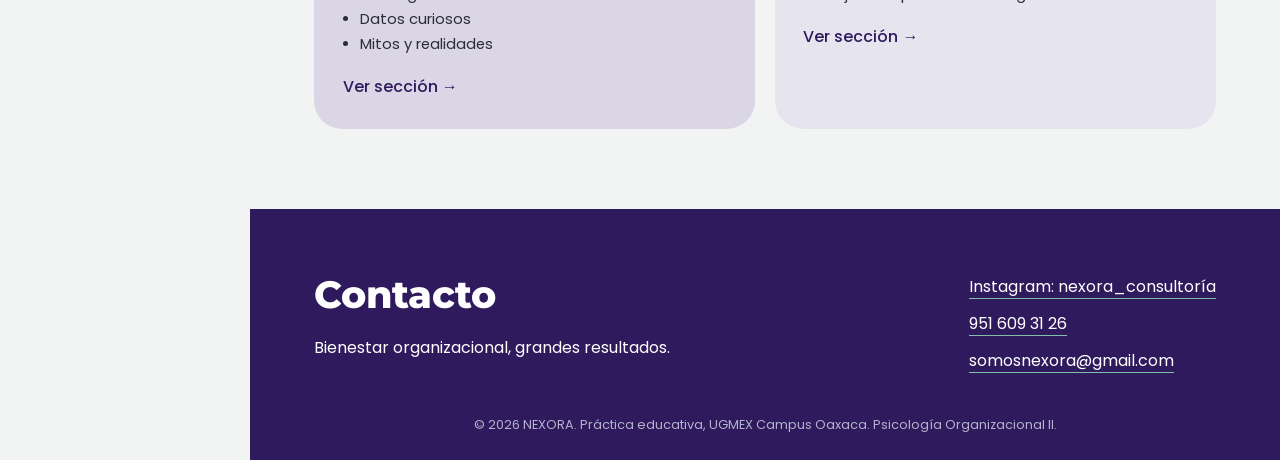
==== commit 8f54dd25: "Organigrama, videos, manuales y texto justificado" ====
--- a/index.html
+++ b/index.html
@@ -34,7 +34,7 @@
       <!-- IMAGEN: <img class="blob-img" src="img/hero.jpg" alt="..."> (si es el logo, usa class="blob-img logo") -->
       <img class="blob-img" src="img/hero.png" alt="Logotipo de NEXORA" width="689" height="597" fetchpriority="high" decoding="async">
     </div>
-  </section><section id="secciones" class="section"><h2>Secciones del proyecto</h2><p class="hint">Elige una sección para explorar.</p><div class="hub"><a class="hubc c1" href="nosotros.html"><h3>Nosotros</h3><ul><li>Slogan y logotipo</li><li>Quiénes somos</li><li>Objetivo general</li><li>Historia</li><li>Misión y visión</li><li>Cultura</li><li>Filosofía</li><li>Valores</li><li>Estructura orgánica</li></ul><span class="go">Ver sección →</span></a><a class="hubc c2" href="talento.html"><h3>Talento</h3><ul><li>Video de bienvenida</li><li>Video de inducción</li><li>Convocatoria de puestos</li><li>Entrevista laboral</li><li>Batería de pruebas psicométricas</li><li>Video currículum</li><li>Manuales</li></ul><span class="go">Ver sección →</span></a><a class="hubc c3" href="conocimiento.html"><h3>Conocimiento</h3><ul><li>Entrevista con expertos</li><li>Cápsulas informativas</li><li>Investigaciones</li><li>Datos curiosos</li><li>Mitos y realidades</li></ul><span class="go">Ver sección →</span></a><a class="hubc c1" href="contacto.html"><h3>Contacto y redes</h3><ul><li>Instagram</li><li>Facebook</li><li>Tarjeta de presentación digital</li></ul><span class="go">Ver sección →</span></a></div></section>
+  </section><section id="secciones" class="section"><h2>Secciones del proyecto</h2><p class="hint">Elige una sección para explorar.</p><div class="hub"><a class="hubc c1" href="nosotros.html"><h3>Nosotros</h3><ul><li>Slogan y logotipo</li><li>Quiénes somos</li><li>Objetivo general</li><li>Historia</li><li>Misión y visión</li><li>Cultura</li><li>Filosofía</li><li>Valores</li><li>Estructura orgánica</li></ul><span class="go">Ver sección →</span></a><a class="hubc c2" href="talento.html"><h3>Talento</h3><ul><li>Video de bienvenida</li><li>Video de despedida</li><li>Video de inducción</li><li>Convocatoria de puestos</li><li>Entrevista laboral</li><li>Batería de pruebas psicométricas</li><li>Video currículum</li><li>Manuales (bienvenida, inducción y políticas)</li></ul><span class="go">Ver sección →</span></a><a class="hubc c3" href="conocimiento.html"><h3>Conocimiento</h3><ul><li>Entrevista con expertos</li><li>Cápsulas informativas</li><li>Investigaciones</li><li>Datos curiosos</li><li>Mitos y realidades</li></ul><span class="go">Ver sección →</span></a><a class="hubc c1" href="contacto.html"><h3>Contacto y redes</h3><ul><li>Instagram</li><li>Facebook</li><li>Tarjeta de presentación digital</li></ul><span class="go">Ver sección →</span></a></div></section>
 </main>
 <footer class="foot">
   <div class="foot-grid">
--- a/css/styles.css
+++ b/css/styles.css
@@ -214,3 +214,28 @@
 .skip:focus{top:1rem}
 main:focus{outline:none}
 .soon h2{font-size:1.2rem;font-weight:600;margin:0}
+
+/* ===== Texto justificado (requisito del proyecto) ===== */
+p,li,dd{text-align:justify;text-justify:inter-word;-webkit-hyphens:auto;hyphens:auto}
+.legal,.mcard p,.offs li{text-align:center}
+.side-note,.dcard p,.color p.kw{text-align:left}
+/* ===== Videos, organigrama y equipo ===== */
+.soon video{width:100%;aspect-ratio:16/9;border-radius:18px;background:#000;object-fit:contain}
+.orgc{display:flex;flex-direction:column;align-items:center;gap:1.5rem;margin:1.5rem 0 2rem}
+.ceo{display:flex;flex-direction:column;align-items:center;background:var(--navy);color:#fff;border-radius:20px;padding:1rem 3rem;text-align:center;box-shadow:0 0 0 4px var(--tint)}
+.ceo b{font-family:'Montserrat',sans-serif;font-size:1.8rem;letter-spacing:.05em}
+.ceo .asist{margin-top:.6rem;background:rgba(255,255,255,.18);border-radius:999px;padding:.2rem 1rem;font-size:.85rem}
+.areas{list-style:none;display:grid;grid-template-columns:repeat(auto-fit,minmax(230px,1fr));gap:1.2rem;width:100%}
+.area{background:#fff;border-radius:24px;overflow:hidden;box-shadow:0 0 0 2px var(--tint)}
+.area>h3{background:var(--mint);color:var(--ink);padding:1rem;text-align:center;font-size:1.05rem}
+.deps{list-style:none;padding:1rem;display:grid;gap:1rem}
+.dep h4{background:var(--lilac);color:var(--ink);border-radius:12px;padding:.5rem .8rem;font-family:'Montserrat',sans-serif;font-weight:600;font-size:.92rem;text-align:center;margin-bottom:.5rem}
+.offs{list-style:none;display:grid;gap:.4rem}
+.offs li{background:var(--tint);border-radius:10px;padding:.45rem .7rem;font-size:.85rem;color:#2b2b3a}
+.team-h{margin-top:3rem}
+.team{margin-top:1rem}
+.team::before,.team .member::before{display:none}
+.team .member{padding-top:0}
+.mcard h4{font-family:'Montserrat',sans-serif;font-size:1rem;color:var(--navy)}
+/* Sin separación silábica en títulos y etiquetas cortas */
+h1,h2,h3,h4,.side-note,.offs li,.hubc li,.ceo{-webkit-hyphens:manual;hyphens:manual}
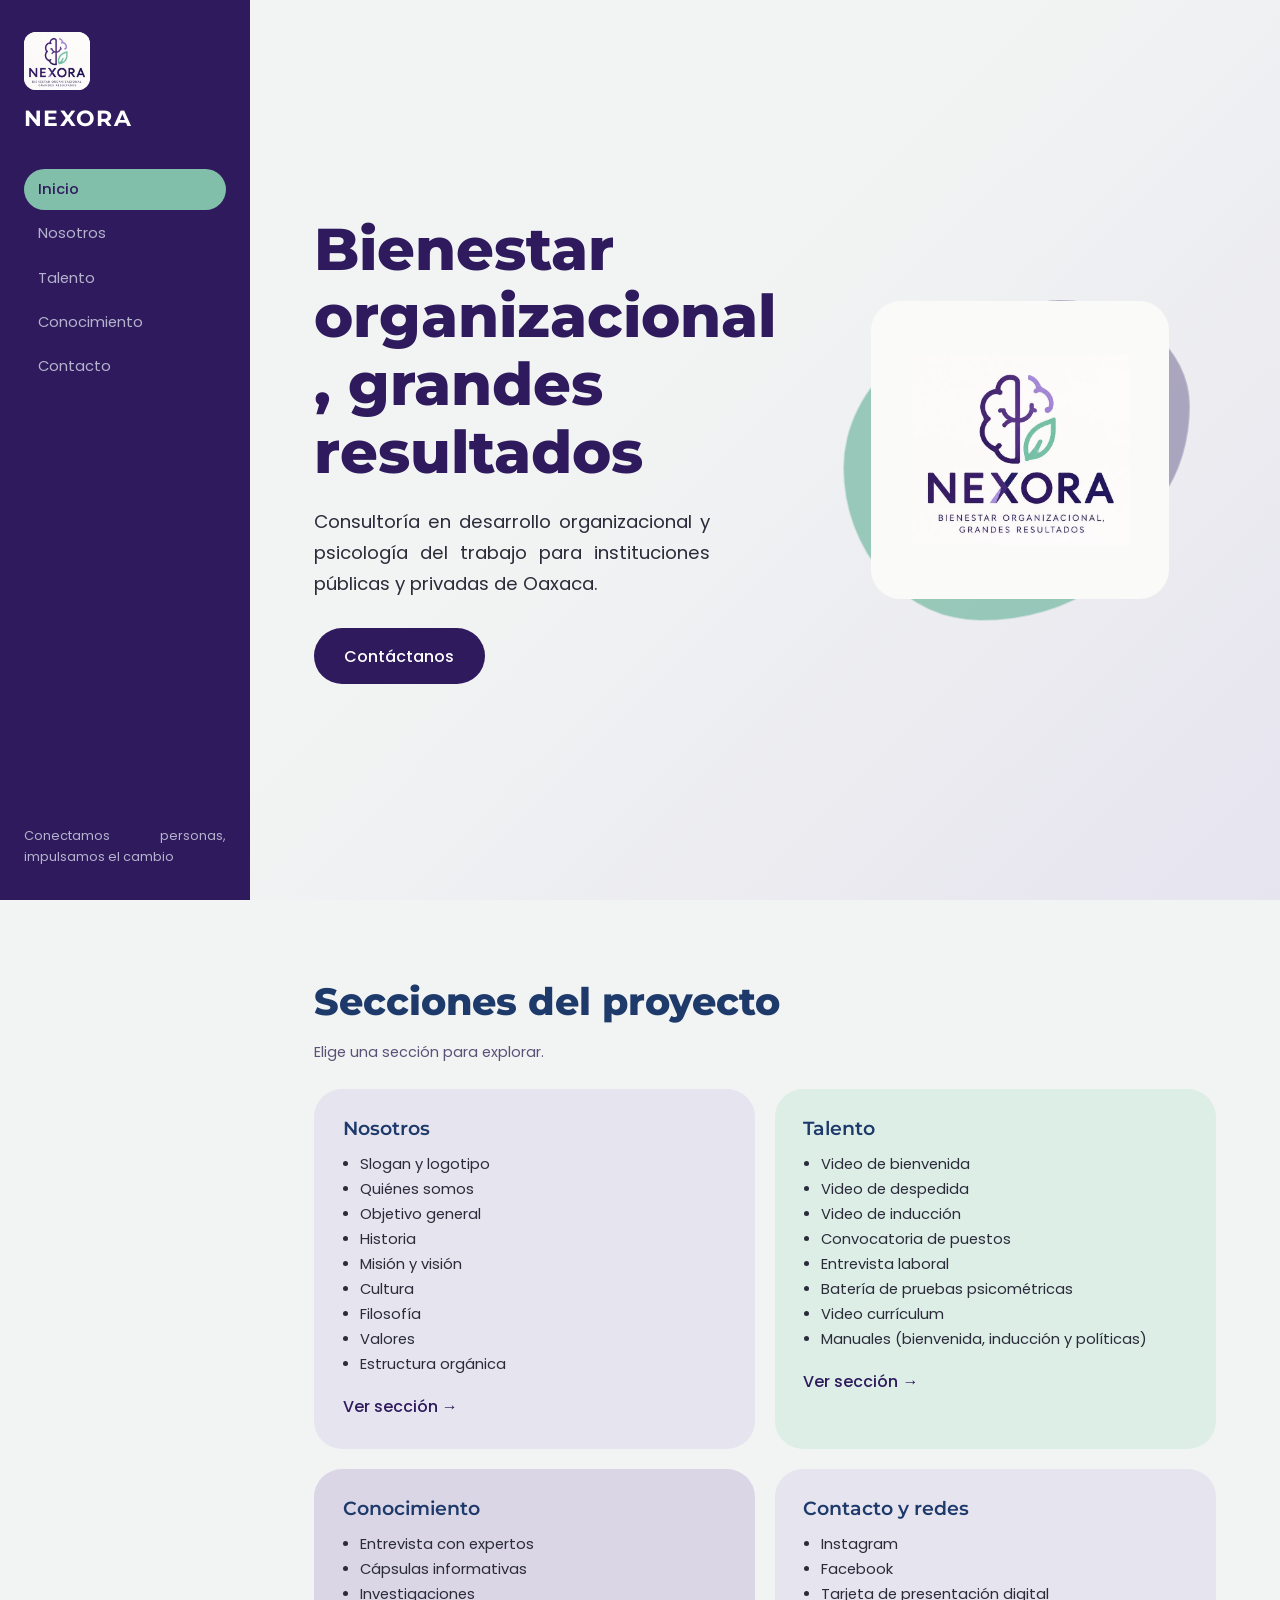
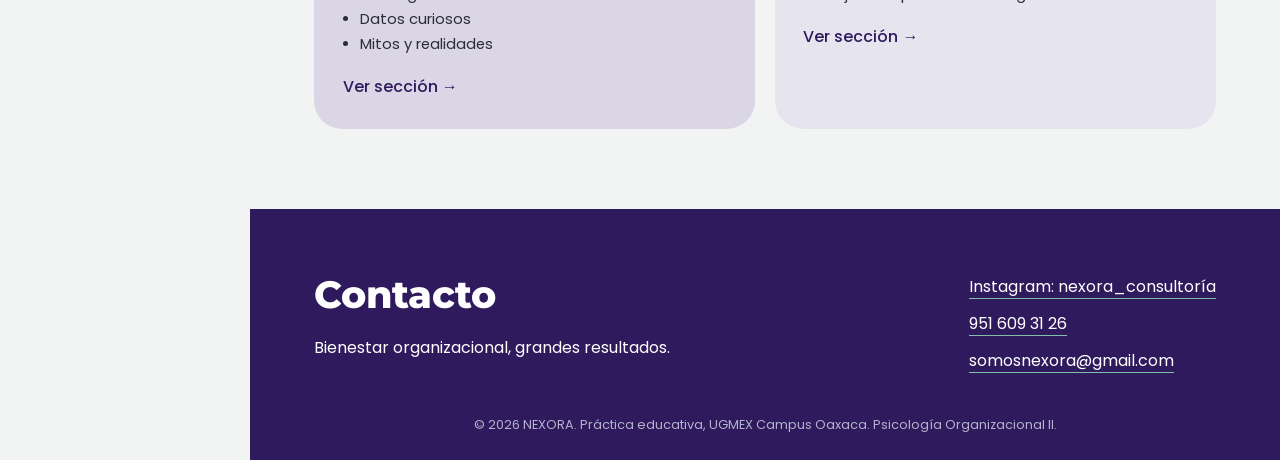
==== commit f1ea4a68: "Organigrama, videos y estilos actualizados" ====
--- a/index.html
+++ b/index.html
@@ -9,7 +9,7 @@
   <link rel="preconnect" href="https://fonts.googleapis.com">
   <link rel="preconnect" href="https://fonts.gstatic.com" crossorigin>
   <link href="https://fonts.googleapis.com/css2?family=Montserrat:wght@600;800&family=Poppins:wght@400;500&display=swap" rel="stylesheet">
-  <link rel="stylesheet" href="css/styles.css">
+  <link rel="stylesheet" href="css/styles.css?v=3">
 </head>
 <body>
 <a class="skip" href="#contenido">Saltar al contenido</a>
@@ -48,6 +48,6 @@
   <p class="legal">© <span id="year">2026</span> NEXORA. Práctica educativa, UGMEX Campus Oaxaca. Psicología Organizacional II.</p>
 </footer>
 </div>
-<script src="js/script.js"></script>
+<script src="js/script.js?v=3"></script>
 </body>
 </html>
--- a/css/styles.css
+++ b/css/styles.css
@@ -106,7 +106,7 @@
 .foot-grid{display:flex;justify-content:space-between;flex-wrap:wrap;gap:2rem}
 .foot ul{list-style:none;display:grid;gap:.6rem}
 .foot ul a{text-decoration:none;border-bottom:1px solid var(--mint);overflow-wrap:anywhere}
-.legal{text-align:center;font-size:.8rem;color:var(--lilac);margin-top:2.5rem}
+.legal{font-size:.8rem;color:var(--lilac);margin-top:2.5rem}
 
 /* Efectos solo en dispositivos con mouse (en pantallas táctiles quedarían "pegados") */
 @media (hover:hover){
@@ -216,26 +216,45 @@
 .soon h2{font-size:1.2rem;font-weight:600;margin:0}
 
 /* ===== Texto justificado (requisito del proyecto) ===== */
-p,li,dd{text-align:justify;text-justify:inter-word;-webkit-hyphens:auto;hyphens:auto}
-.legal,.mcard p,.offs li{text-align:center}
-.side-note,.dcard p,.color p.kw{text-align:left}
+p,li,dd,.back{text-align:justify;text-justify:inter-word;-webkit-hyphens:auto;hyphens:auto}
 /* ===== Videos, organigrama y equipo ===== */
 .soon video{width:100%;aspect-ratio:16/9;border-radius:18px;background:#000;object-fit:contain}
-.orgc{display:flex;flex-direction:column;align-items:center;gap:1.5rem;margin:1.5rem 0 2rem}
-.ceo{display:flex;flex-direction:column;align-items:center;background:var(--navy);color:#fff;border-radius:20px;padding:1rem 3rem;text-align:center;box-shadow:0 0 0 4px var(--tint)}
-.ceo b{font-family:'Montserrat',sans-serif;font-size:1.8rem;letter-spacing:.05em}
-.ceo .asist{margin-top:.6rem;background:rgba(255,255,255,.18);border-radius:999px;padding:.2rem 1rem;font-size:.85rem}
-.areas{list-style:none;display:grid;grid-template-columns:repeat(auto-fit,minmax(230px,1fr));gap:1.2rem;width:100%}
-.area{background:#fff;border-radius:24px;overflow:hidden;box-shadow:0 0 0 2px var(--tint)}
-.area>h3{background:var(--mint);color:var(--ink);padding:1rem;text-align:center;font-size:1.05rem}
-.deps{list-style:none;padding:1rem;display:grid;gap:1rem}
-.dep h4{background:var(--lilac);color:var(--ink);border-radius:12px;padding:.5rem .8rem;font-family:'Montserrat',sans-serif;font-weight:600;font-size:.92rem;text-align:center;margin-bottom:.5rem}
-.offs{list-style:none;display:grid;gap:.4rem}
-.offs li{background:var(--tint);border-radius:10px;padding:.45rem .7rem;font-size:.85rem;color:#2b2b3a}
-.team-h{margin-top:3rem}
-.team{margin-top:1rem}
-.team::before,.team .member::before{display:none}
-.team .member{padding-top:0}
-.mcard h4{font-family:'Montserrat',sans-serif;font-size:1rem;color:var(--navy)}
 /* Sin separación silábica en títulos y etiquetas cortas */
-h1,h2,h3,h4,.side-note,.offs li,.hubc li,.ceo{-webkit-hyphens:manual;hyphens:manual}
+h1,h2,h3,h4,.hubc li,.oc{-webkit-hyphens:manual;hyphens:manual}
+
+/* Las últimas líneas de textos cortos (pie y leyenda) se centran, pero siguen justificados */
+.legal,.oc-caption{text-align-last:center}
+/* ===== Organigrama replicado de la imagen ===== */
+.orgscroll{overflow-x:auto;padding:0 0 1rem;margin:1.5rem 0 .5rem}
+.oc{--l1:#1F4FA8;--l2:#8DA2BC;min-width:960px}
+.oc ul{list-style:none}
+.oc-top{position:relative;height:auto;padding-bottom:28px}
+.oc-top::after{content:"";position:absolute;left:50%;bottom:0;width:2px;height:28px;background:var(--l1)}
+.oc-ceo{width:15rem;margin:0 auto;background:#2F54C9;color:#fff;border-radius:14px;padding:.7rem 1rem;text-align:center;box-shadow:0 0 0 3px #fff,0 0 0 5px #1B2F7A}
+.oc-ceo b{display:block;font:800 1.7rem/1.1 'Montserrat',sans-serif}
+.oc-ceo span{font-weight:600}
+.oc-asist{position:absolute;left:calc(50% + 9.4rem);top:50%;transform:translateY(-50%);background:#2F6FD0;color:#fff;border-radius:8px;padding:.4rem 1rem;font-size:.85rem;font-weight:600}
+.oc-asist::before{content:"";position:absolute;left:-1.9rem;top:50%;width:1.9rem;height:2px;background:var(--l1)}
+.oc-asist::after{content:"";position:absolute;left:-.45rem;top:calc(50% - 5px);border:5px solid transparent;border-left:8px solid var(--l1);border-right:0}
+.oc-top{padding-top:4px}
+.oc-areas{display:grid;grid-template-columns:minmax(0,2fr) minmax(0,2fr) minmax(0,.9fr) minmax(0,1.1fr) minmax(0,1.3fr);position:relative}
+.oc-areas::before{content:"";position:absolute;top:0;left:13.699%;right:8.904%;height:2px;background:var(--l1)}
+.oc-area{position:relative;min-width:0;padding:28px .35rem 0}
+.oc-area::before{content:"";position:absolute;top:0;left:calc(50% - 1px);width:2px;height:22px;background:var(--l1)}
+.oc-area::after{content:"";position:absolute;top:18px;left:calc(50% - 5px);border:5px solid transparent;border-top:8px solid var(--l1);border-bottom:0}
+.oc-title{margin:0;background:#1E7A3A;color:#fff;border-radius:14px;padding:.7rem .5rem;text-align:center;font:600 .95rem/1.25 'Montserrat',sans-serif;box-shadow:0 0 0 2px #fff,0 0 0 3px #b9c9bd}
+.oc-deps{display:grid;position:relative;padding-top:32px;gap:0}
+.oc-deps::before{content:"";position:absolute;top:0;left:calc(50% - 1px);width:2px;height:16px;background:var(--l2)}
+.oc-deps.two{grid-template-columns:minmax(0,1fr) minmax(0,1fr)}
+.oc-deps.two::after{content:"";position:absolute;top:14px;left:25%;right:25%;height:2px;background:var(--l2)}
+.oc-dep{position:relative;min-width:0;padding:0 .2rem}
+.oc-deps:not(.stack) .oc-dep::before{content:"";position:absolute;top:-18px;left:calc(50% - 1px);width:2px;height:18px;background:var(--l2)}
+.oc-deps.stack{padding:20px 0 0 .4rem}
+.oc-deps.stack::before{left:.4rem;width:2px;height:20px}
+.oc-deps.stack .oc-dep{border-left:2px solid var(--l2);padding:0 0 1.1rem .7rem;position:relative}
+.oc-deps.stack .oc-dep::before{content:"";position:absolute;left:-2px;top:1.1rem;width:.7rem;height:2px;background:var(--l2)}
+.oc-dtitle{margin:0;background:#E5A21B;color:#2a1c00;border-radius:12px;padding:.55rem .4rem;text-align:center;font:700 .8rem/1.2 'Montserrat',sans-serif;box-shadow:0 0 0 2px #fff,0 0 0 3px #efc66e}
+.oc-offs{display:grid;gap:.45rem;margin:.5rem 0 0 .45rem;padding-left:.5rem;border-left:2px solid var(--l2)}
+.oc-offs li{position:relative;background:#CBD9E7;border:1px solid #9FB4C8;border-radius:10px;padding:.4rem .35rem;font-size:.78rem;font-weight:600;line-height:1.25;text-align:center;color:#1d2433;-webkit-hyphens:manual;hyphens:manual;overflow-wrap:break-word}
+.oc-offs li::before{content:"";position:absolute;left:calc(-.5rem - 2px);top:50%;width:.5rem;height:2px;background:var(--l2)}
+.oc-caption{margin-top:.5rem;font-size:.9rem;color:var(--plum-text)}
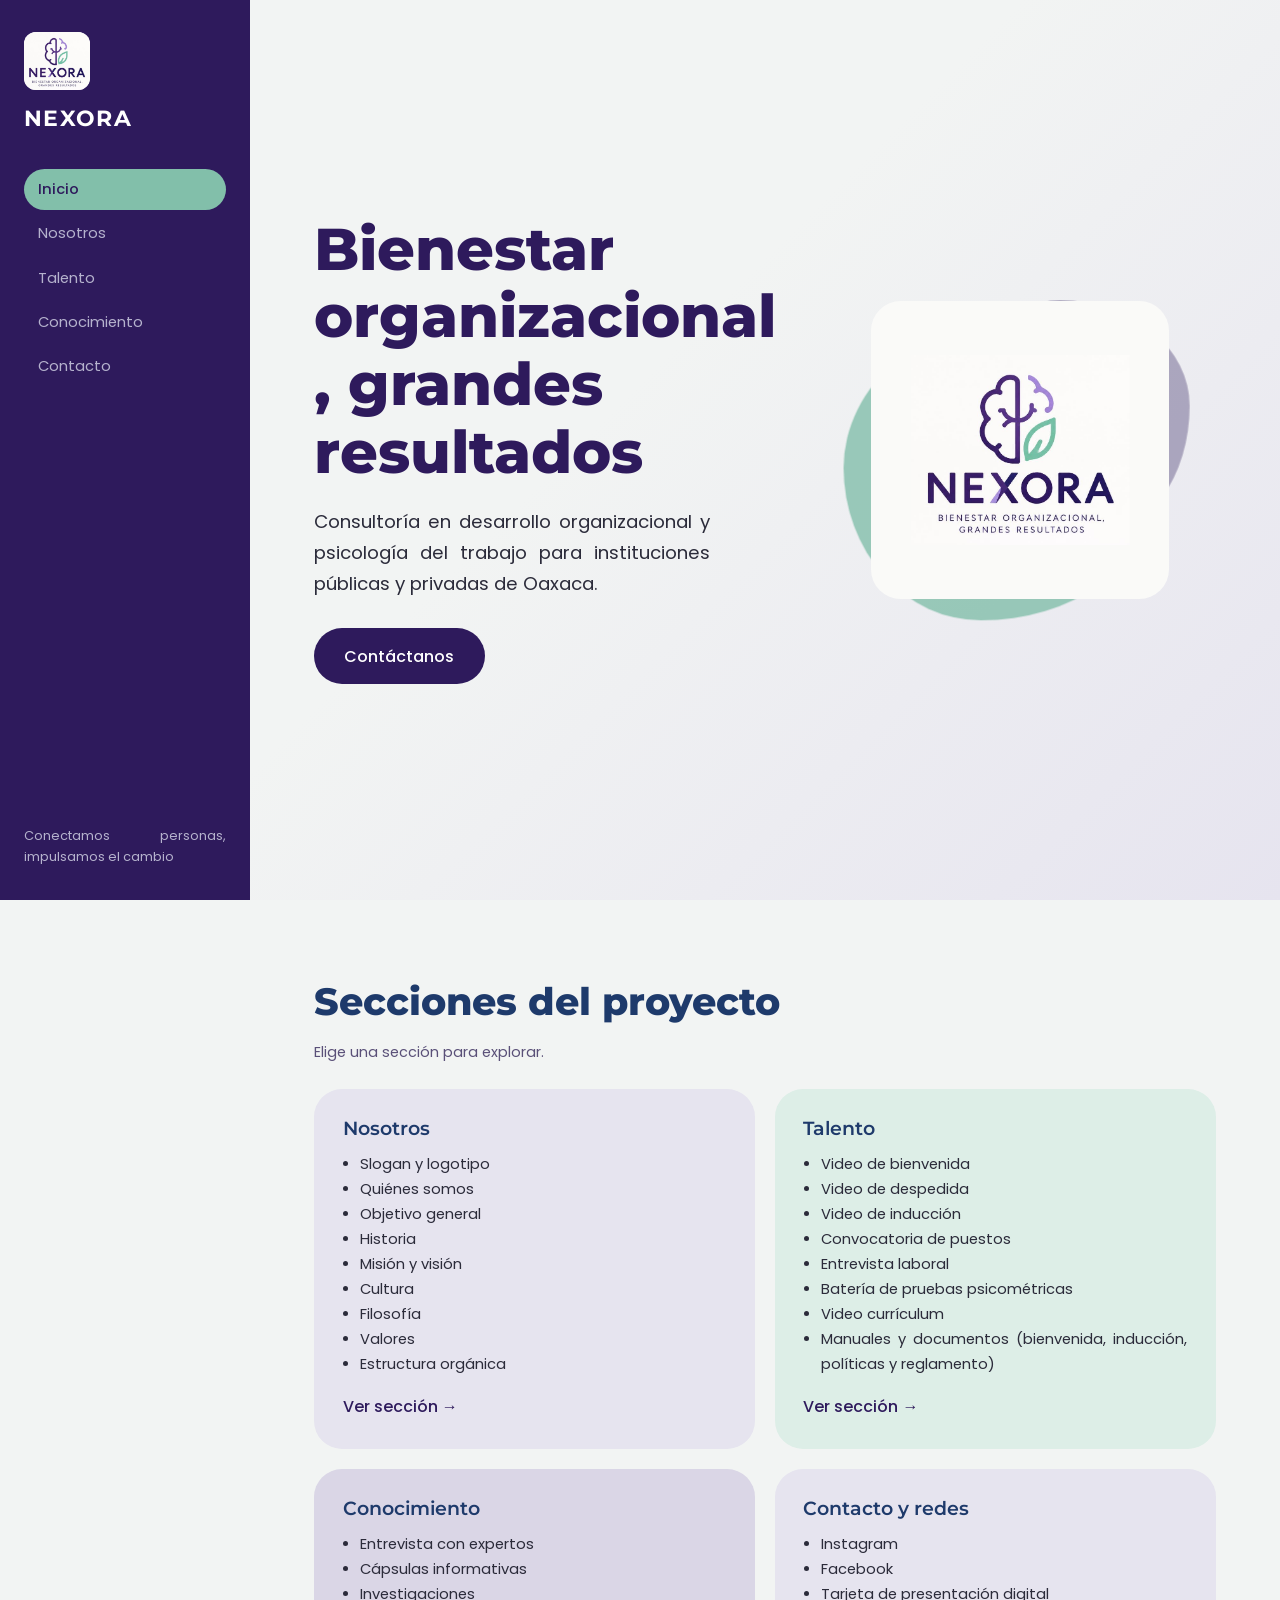
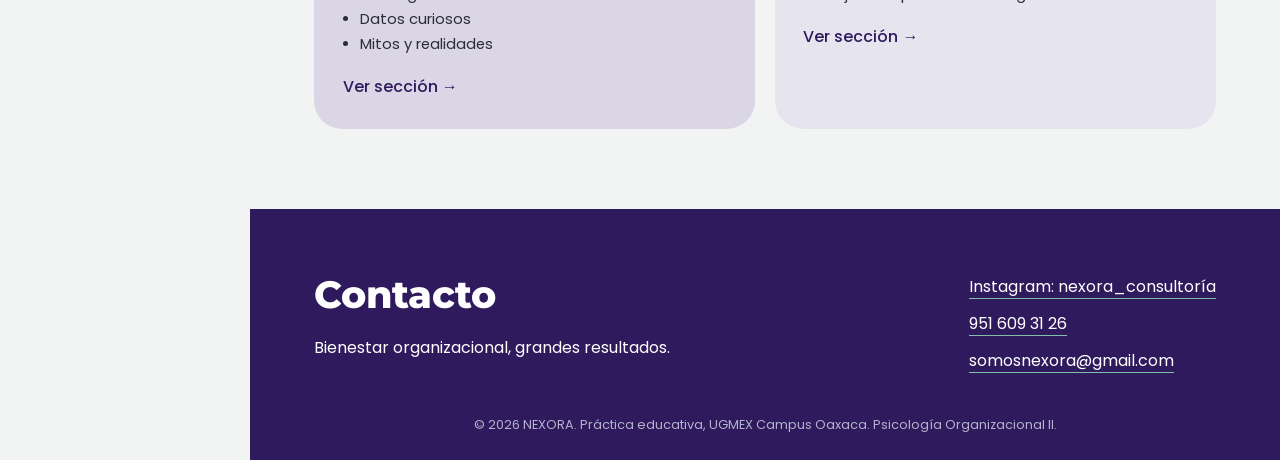
==== commit 62482585: "Manuales y documentos actualizados" ====
--- a/index.html
+++ b/index.html
@@ -34,7 +34,7 @@
       <!-- IMAGEN: <img class="blob-img" src="img/hero.jpg" alt="..."> (si es el logo, usa class="blob-img logo") -->
       <img class="blob-img" src="img/hero.png" alt="Logotipo de NEXORA" width="689" height="597" fetchpriority="high" decoding="async">
     </div>
-  </section><section id="secciones" class="section"><h2>Secciones del proyecto</h2><p class="hint">Elige una sección para explorar.</p><div class="hub"><a class="hubc c1" href="nosotros.html"><h3>Nosotros</h3><ul><li>Slogan y logotipo</li><li>Quiénes somos</li><li>Objetivo general</li><li>Historia</li><li>Misión y visión</li><li>Cultura</li><li>Filosofía</li><li>Valores</li><li>Estructura orgánica</li></ul><span class="go">Ver sección →</span></a><a class="hubc c2" href="talento.html"><h3>Talento</h3><ul><li>Video de bienvenida</li><li>Video de despedida</li><li>Video de inducción</li><li>Convocatoria de puestos</li><li>Entrevista laboral</li><li>Batería de pruebas psicométricas</li><li>Video currículum</li><li>Manuales (bienvenida, inducción y políticas)</li></ul><span class="go">Ver sección →</span></a><a class="hubc c3" href="conocimiento.html"><h3>Conocimiento</h3><ul><li>Entrevista con expertos</li><li>Cápsulas informativas</li><li>Investigaciones</li><li>Datos curiosos</li><li>Mitos y realidades</li></ul><span class="go">Ver sección →</span></a><a class="hubc c1" href="contacto.html"><h3>Contacto y redes</h3><ul><li>Instagram</li><li>Facebook</li><li>Tarjeta de presentación digital</li></ul><span class="go">Ver sección →</span></a></div></section>
+  </section><section id="secciones" class="section"><h2>Secciones del proyecto</h2><p class="hint">Elige una sección para explorar.</p><div class="hub"><a class="hubc c1" href="nosotros.html"><h3>Nosotros</h3><ul><li>Slogan y logotipo</li><li>Quiénes somos</li><li>Objetivo general</li><li>Historia</li><li>Misión y visión</li><li>Cultura</li><li>Filosofía</li><li>Valores</li><li>Estructura orgánica</li></ul><span class="go">Ver sección →</span></a><a class="hubc c2" href="talento.html"><h3>Talento</h3><ul><li>Video de bienvenida</li><li>Video de despedida</li><li>Video de inducción</li><li>Convocatoria de puestos</li><li>Entrevista laboral</li><li>Batería de pruebas psicométricas</li><li>Video currículum</li><li>Manuales y documentos (bienvenida, inducción, políticas y reglamento)</li></ul><span class="go">Ver sección →</span></a><a class="hubc c3" href="conocimiento.html"><h3>Conocimiento</h3><ul><li>Entrevista con expertos</li><li>Cápsulas informativas</li><li>Investigaciones</li><li>Datos curiosos</li><li>Mitos y realidades</li></ul><span class="go">Ver sección →</span></a><a class="hubc c1" href="contacto.html"><h3>Contacto y redes</h3><ul><li>Instagram</li><li>Facebook</li><li>Tarjeta de presentación digital</li></ul><span class="go">Ver sección →</span></a></div></section>
 </main>
 <footer class="foot">
   <div class="foot-grid">
--- a/css/styles.css
+++ b/css/styles.css
@@ -226,14 +226,14 @@
 .legal,.oc-caption{text-align-last:center}
 /* ===== Organigrama replicado de la imagen ===== */
 .orgscroll{overflow-x:auto;padding:0 0 1rem;margin:1.5rem 0 .5rem}
-.oc{--l1:#1F4FA8;--l2:#8DA2BC;min-width:960px}
+.oc{--l1:var(--navy);--l2:var(--lilac);min-width:960px}
 .oc ul{list-style:none}
 .oc-top{position:relative;height:auto;padding-bottom:28px}
 .oc-top::after{content:"";position:absolute;left:50%;bottom:0;width:2px;height:28px;background:var(--l1)}
-.oc-ceo{width:15rem;margin:0 auto;background:#2F54C9;color:#fff;border-radius:14px;padding:.7rem 1rem;text-align:center;box-shadow:0 0 0 3px #fff,0 0 0 5px #1B2F7A}
+.oc-ceo{width:15rem;margin:0 auto;background:var(--ink);color:#fff;border-radius:14px;padding:.7rem 1rem;text-align:center;box-shadow:0 0 0 3px #fff,0 0 0 5px var(--navy)}
 .oc-ceo b{display:block;font:800 1.7rem/1.1 'Montserrat',sans-serif}
 .oc-ceo span{font-weight:600}
-.oc-asist{position:absolute;left:calc(50% + 9.4rem);top:50%;transform:translateY(-50%);background:#2F6FD0;color:#fff;border-radius:8px;padding:.4rem 1rem;font-size:.85rem;font-weight:600}
+.oc-asist{position:absolute;left:calc(50% + 9.4rem);top:50%;transform:translateY(-50%);background:var(--navy);color:#fff;border-radius:8px;padding:.4rem 1rem;font-size:.85rem;font-weight:600}
 .oc-asist::before{content:"";position:absolute;left:-1.9rem;top:50%;width:1.9rem;height:2px;background:var(--l1)}
 .oc-asist::after{content:"";position:absolute;left:-.45rem;top:calc(50% - 5px);border:5px solid transparent;border-left:8px solid var(--l1);border-right:0}
 .oc-top{padding-top:4px}
@@ -242,7 +242,7 @@
 .oc-area{position:relative;min-width:0;padding:28px .35rem 0}
 .oc-area::before{content:"";position:absolute;top:0;left:calc(50% - 1px);width:2px;height:22px;background:var(--l1)}
 .oc-area::after{content:"";position:absolute;top:18px;left:calc(50% - 5px);border:5px solid transparent;border-top:8px solid var(--l1);border-bottom:0}
-.oc-title{margin:0;background:#1E7A3A;color:#fff;border-radius:14px;padding:.7rem .5rem;text-align:center;font:600 .95rem/1.25 'Montserrat',sans-serif;box-shadow:0 0 0 2px #fff,0 0 0 3px #b9c9bd}
+.oc-title{margin:0;background:var(--mint);color:var(--ink);border-radius:14px;padding:.7rem .5rem;text-align:center;font:600 .95rem/1.25 'Montserrat',sans-serif;box-shadow:0 0 0 2px #fff,0 0 0 3px var(--navy)}
 .oc-deps{display:grid;position:relative;padding-top:32px;gap:0}
 .oc-deps::before{content:"";position:absolute;top:0;left:calc(50% - 1px);width:2px;height:16px;background:var(--l2)}
 .oc-deps.two{grid-template-columns:minmax(0,1fr) minmax(0,1fr)}
@@ -253,8 +253,8 @@
 .oc-deps.stack::before{left:.4rem;width:2px;height:20px}
 .oc-deps.stack .oc-dep{border-left:2px solid var(--l2);padding:0 0 1.1rem .7rem;position:relative}
 .oc-deps.stack .oc-dep::before{content:"";position:absolute;left:-2px;top:1.1rem;width:.7rem;height:2px;background:var(--l2)}
-.oc-dtitle{margin:0;background:#E5A21B;color:#2a1c00;border-radius:12px;padding:.55rem .4rem;text-align:center;font:700 .8rem/1.2 'Montserrat',sans-serif;box-shadow:0 0 0 2px #fff,0 0 0 3px #efc66e}
+.oc-dtitle{margin:0;background:var(--lilac);color:var(--ink);border-radius:12px;padding:.55rem .4rem;text-align:center;font:700 .8rem/1.2 'Montserrat',sans-serif;box-shadow:0 0 0 2px #fff,0 0 0 3px var(--navy)}
 .oc-offs{display:grid;gap:.45rem;margin:.5rem 0 0 .45rem;padding-left:.5rem;border-left:2px solid var(--l2)}
-.oc-offs li{position:relative;background:#CBD9E7;border:1px solid #9FB4C8;border-radius:10px;padding:.4rem .35rem;font-size:.78rem;font-weight:600;line-height:1.25;text-align:center;color:#1d2433;-webkit-hyphens:manual;hyphens:manual;overflow-wrap:break-word}
+.oc-offs li{position:relative;background:#fff;border:1px solid var(--lilac);border-radius:10px;padding:.4rem .35rem;font-size:.78rem;font-weight:600;line-height:1.25;text-align:center;color:var(--ink);-webkit-hyphens:manual;hyphens:manual;overflow-wrap:break-word}
 .oc-offs li::before{content:"";position:absolute;left:calc(-.5rem - 2px);top:50%;width:.5rem;height:2px;background:var(--l2)}
 .oc-caption{margin-top:.5rem;font-size:.9rem;color:var(--plum-text)}
